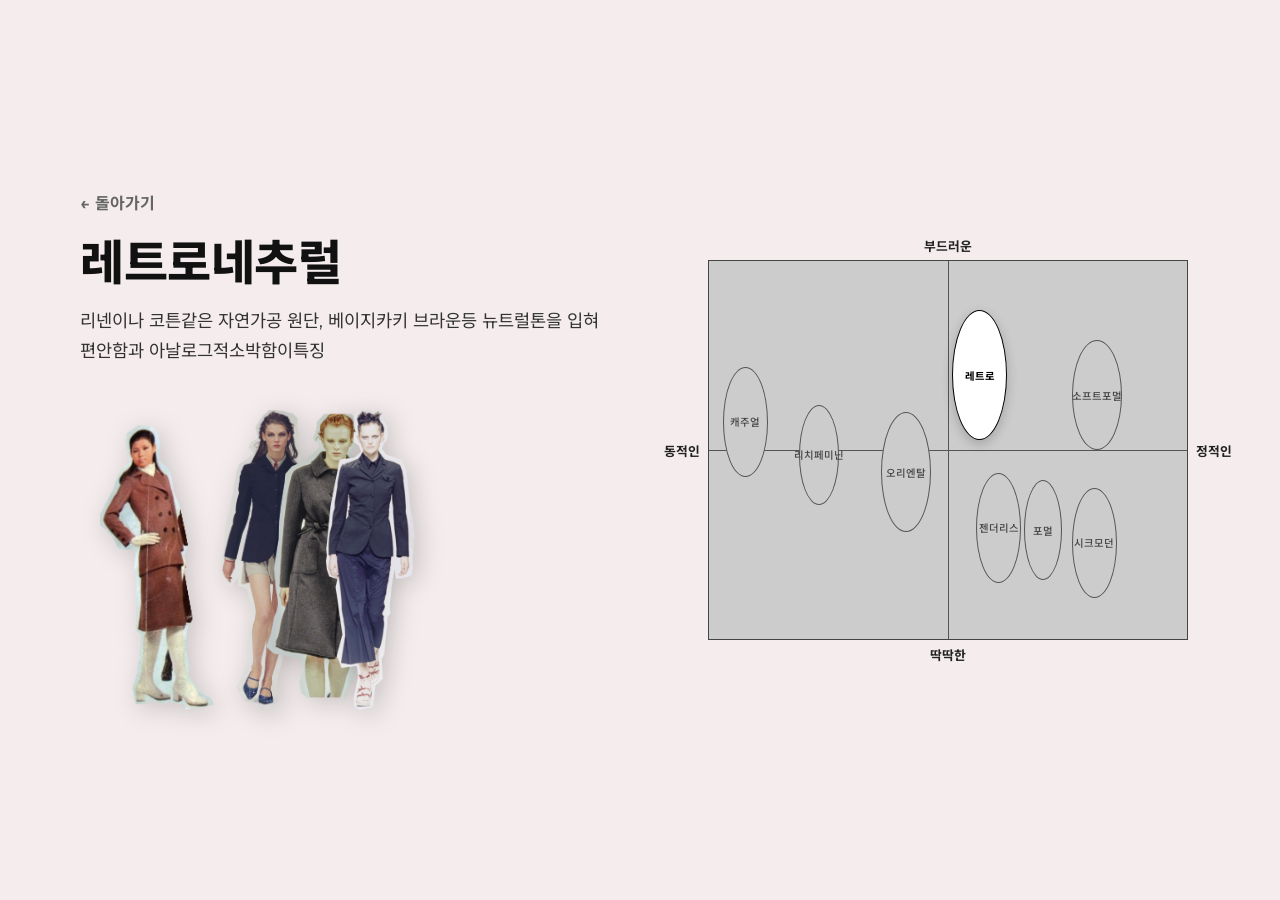
==== retronatural.html @ ae4b58f7 "Add files via upload" ====
<!DOCTYPE html>
<html lang="ko">
<head>
    <title>retronatural - 1997 패션</title>
    <meta charset="UTF-8">
    <link rel="stylesheet" href="style.css">
</head>
<body>
    <div class="detail-container">
        <div class="left-content-zone">
            <div class="text-info-box">
                <a href="keyword.html" class="back-link">← 돌아가기</a>
                <h2>레트로네추럴</h2>
                <p>리넨이나 코튼같은 자연가공 원단, 베이지카키 브라운등 뉴트럴톤을 입혀 편안함과 아날로그적소박함이특징</p>
            </div>
            <div class="lookbook-gallery">
                <img src="0601/retronatural/retronatural1.png" alt="">
                <img src="0601/retronatural/retronatural2.png" alt="">
                <img src="0601/retronatural/retronatural3.png" alt="">
                <img src="0601/retronatural/retronatural4.png" alt="">
            </div>
        </div>
        <div class="right-map-zone">
            <div class="mini-map-board">
                <div class="mini-label ml-top">부드러운</div><div class="mini-label ml-bottom">딱딱한</div>
                <div class="mini-label ml-left">동적인</div><div class="mini-label ml-right">정적인</div>
                <div class="mini-axis-x"></div><div class="mini-axis-y"></div>
                <div class="mini-ellipse m-casual"><span>캐주얼</span></div>
                <div class="mini-ellipse m-richfeminine"><span>리치페미닌</span></div>
                <div class="mini-ellipse m-orientalelegant"><span>오리엔탈</span></div>
                <div class="mini-ellipse m-retronatural active-target"><span>레트로</span></div>
                <div class="mini-ellipse m-genderressmoden"><span>젠더리스</span></div>
                <div class="mini-ellipse m-formal"><span>포멀</span></div>
                <div class="mini-ellipse m-chicmoden"><span>시크모던</span></div>
                <div class="mini-ellipse m-softformal"><span>소프트포멀</span></div>
            </div>
        </div>
    </div>
</body>
</html>
---- style.css ----
@import url('https://fonts.googleapis.com/css2?family=Montserrat:ital,wght@0,100..900;1,100..900&family=Noto+Sans+KR:wght@100..900&display=swap');


* {
    margin: 0;
    padding: 0;
    box-sizing: border-box;
}
body {
    font-family: 'Montserrat', 'Noto Sans KR', sans-serif;
    background-color: #f5eded; /* 기획안 고유의 연한 미색 배경 */
    color: #111;
    width: 100vw;
    height: 100vh;
}
a { text-decoration: none; color: inherit; }



.intro-body {
    display: flex;
    justify-content: center;
    align-items: center;
    height: 100vh;
    background: linear-gradient(135deg, #f5eded 0%, #e5d5d5 100%);
}
.intro-container {
    text-align: center;
}
.intro-container h1 {
    font-size: 2.8rem;
    font-weight: 800; 
    margin-bottom: 20px;
    color: #111;
    letter-spacing: -1px;
}
.intro-container p {
    font-size: 1.2rem;
    color: #555;
    margin-bottom: 40px;
    font-weight: 400;
}
.start-btn {
    display: inline-block;
    padding: 16px 45px;
    background-color: #222;
    color: #fff;
    font-weight: 700;
    border-radius: 30px;
    letter-spacing: 2px;
    transition: all 0.3s ease;
}
.start-btn:hover { 
    background-color: #555; 
    transform: translateY(-2px);
}



.main-map-wrapper {
    position: relative;
    width: 100vw;
    height: 100vh;
    overflow: hidden;
}


.main-map-title {
    position: absolute;
    top: 5%;
    left: 5%;
    font-size: 1.8rem;
    font-weight: 700;
    z-index: 10;
}


.main-axis-line {
    position: absolute;
    background-color: #777;
    z-index: 1;
}
.main-line-x { width: 100%; height: 1px; top: 50%; left: 0; }
.main-line-y { width: 1px; height: 100%; left: 50%; top: 0; }


.main-axis-label {
    position: absolute;
    font-size: 1rem;
    font-weight: 700;
    color: #888888; 
    z-index: 2;
    padding: 10px;
}
.ma-top { top: 2%; left: 50%; transform: translateX(-50%); }
.ma-bottom { bottom: 2%; left: 50%; transform: translateX(-50%); }
.ma-left { left: 2%; top: 50%; transform: translateY(-50%); }
.ma-right { right: 2%; top: 50%; transform: translateY(-50%); }


.main-keyword-zone {
    position: absolute;
    border: 1px solid #444;
    border-radius: 50%;
    display: flex;
    justify-content: center;
    align-items: center;
    background-color: rgba(255, 255, 255, 0.4);
    cursor: pointer;
    z-index: 5;
    transition: all 0.3s ease;
}
.main-keyword-text {
    position: relative;
    font-size: 0.85rem;
    font-weight: 700;
    color: #111;
    text-align: center;
    background-color: rgba(255, 255, 255, 0.9);
    padding: 4px 10px;
    border-radius: 4px;
    border: 1px solid #aaa;
    white-space: nowrap;
    z-index: 20;
    pointer-events: none;
}
.main-keyword-zone:hover { 
    background-color: rgba(255, 255, 255, 0.8);
    box-shadow: 0 4px 15px rgba(0,0,0,0.1);
}


.mk-casual { width: 120px; height: 190px; left: 5%; top: 28%; }
.mk-richfeminine { width: 110px; height: 180px; left: 21%; top: 38%; }
.mk-orientalelegant { width: 130px; height: 200px; left: 38%; top: 40%; }
.mk-retronatural { width: 140px; height: 220px; left: 51%; top: 13%; }
.mk-genderressmoden { width: 120px; height: 180px; left: 56%; top: 56%; }
.mk-formal { width: 105px; height: 170px; left: 65%; top: 58%; }
.mk-chicmoden { width: 120px; height: 190px; left: 74%; top: 60%; }
.mk-softformal { width: 130px; height: 180px; left: 76%; top: 23%; }


.main-hover-img-group {
    position: absolute;
    top: 0; left: 0; width: 100%; height: 100%;
    pointer-events: none;
    display: none;
    z-index: 4;
}
.main-keyword-zone:hover .main-hover-img-group { 
    display: block; 
}
.main-hover-img-group img {
    position: absolute;
    height: auto;
    object-fit: contain;
    background-color: transparent;
    border: none;
    padding: 0;
    filter: drop-shadow(4px 4px 10px rgba(0,0,0,0.25));
    animation: fadeIn 0.3s ease-out forwards;
}


.mk-casual .main-hover-img-group img { width: 130px; }
.mk-richfeminine .main-hover-img-group img,
.mk-orientalelegant .main-hover-img-group img,
.mk-retronatural .main-hover-img-group img,
.mk-genderressmoden .main-hover-img-group img,
.mk-formal .main-hover-img-group img,
.mk-chicmoden .main-hover-img-group img,
.mk-softformal .main-hover-img-group img { width: 100px; }


.main-hover-img-group img.pos-1 { top: -20px; left: -25px; z-index: 5; }
.main-hover-img-group img.pos-2 { top: -10px; right: -25px; z-index: 6; }
.main-hover-img-group img.pos-3 { bottom: -20px; left: -15px; z-index: 7; }
.main-hover-img-group img.pos-4 { bottom: -15px; right: -15px; z-index: 8; }

@keyframes fadeIn { from { opacity: 0; } to { opacity: 1; } }



.detail-container {
    display: flex;
    width: 100vw;
    height: 100vh;
    padding: 60px 80px;
    gap: 60px;
    align-items: center;
    overflow: hidden;
}


.left-content-zone {
    flex: 1.1;
    height: 100%;
    display: flex;
    flex-direction: column;
    justify-content: center;
    gap: 30px;
    min-width: 0;
}
.back-link {
    font-size: 1rem;
    color: #666;
    font-weight: 700;
    display: inline-block;
    margin-bottom: 10px;
}
.back-link:hover { color: #000; }

.text-info-box h2 {
    font-size: 3rem;
    font-weight: 800; 
    margin-bottom: 12px;
    letter-spacing: -0.5px;
}
.text-info-box p {
    font-size: 1.1rem;
    line-height: 1.7;
    color: #333;
    word-break: keep-all;
    font-weight: 400; 
}


.lookbook-gallery {
    display: flex;
    align-items: flex-end;
    position: relative;
    padding-left: 20px;
    margin-top: 15px;
}
.lookbook-gallery img {
    height: 300px; 
    width: auto;
    object-fit: contain;
    margin-left: -55px; 
    filter: drop-shadow(5px 5px 12px rgba(0,0,0,0.18));
    position: relative;
    transition: transform 0.3s ease;
}
.lookbook-gallery img:first-child { margin-left: 0; }
.lookbook-gallery img:hover {
    transform: translateY(-8px) scale(1.02);
    z-index: 99;
}


.right-map-zone {
    flex: 1;
    display: flex;
    justify-content: center;
    align-items: center;
    min-width: 0;
}
.mini-map-board {
    position: relative;
    width: 480px;
    height: 380px;
    background-color: #cccccc; 
    border: 1px solid #444;
    flex-shrink: 0;
}
.mini-axis-x { position: absolute; width: 100%; height: 1px; background-color: #555; top: 50%; left: 0; }
.mini-axis-y { position: absolute; width: 1px; height: 100%; background-color: #555; left: 50%; top: 0; }

.mini-label { position: absolute; font-size: 0.8rem; color: #222; font-weight: 700; }
.ml-top { top: -25px; left: 50%; transform: translateX(-50%); }
.ml-bottom { bottom: -25px; left: 50%; transform: translateX(-50%); }
.ml-left { left: -45px; top: 50%; transform: translateY(-50%); }
.ml-right { right: -45px; top: 50%; transform: translateY(-50%); }

.mini-ellipse {
    position: absolute;
    border: 1px solid #555;
    border-radius: 50%;
    background-color: #cccccc;
    display: flex;
    justify-content: center;
    align-items: center;
}
.mini-ellipse span { font-size: 0.65rem; color: #444; text-align: center; white-space: nowrap; font-weight: 500; }


.mini-ellipse.active-target {
    background-color: #ffffff !important;
    border-color: #000;
    box-shadow: 0px 4px 12px rgba(0,0,0,0.2);
}
.mini-ellipse.active-target span { color: #000; font-weight: 700; }


.m-casual { width: 45px; height: 110px; left: 3%; top: 28%; }
.m-richfeminine { width: 40px; height: 100px; left: 19%; top: 38%; }
.m-orientalelegant { width: 50px; height: 120px; left: 36%; top: 40%; }
.m-retronatural { width: 55px; height: 130px; left: 51%; top: 13%; }
.m-genderressmoden { width: 45px; height: 110px; left: 56%; top: 56%; }
.m-formal { width: 38px; height: 100px; left: 66%; top: 58%; }
.m-chicmoden { width: 45px; height: 110px; left: 76%; top: 60%; }
.m-softformal { width: 50px; height: 110px; left: 76%; top: 21%; }



@media screen and (max-width: 1024px) {
    .detail-container {
        flex-direction: column;
        padding: 40px 20px;
        gap: 40px;
        overflow-y: auto;
    }
    .left-content-zone { width: 100%; height: auto; align-items: center; text-align: center; }
    .lookbook-gallery { justify-content: center; padding-left: 0; }
    .lookbook-gallery img { height: 240px; margin-left: -40px; }
    .right-map-zone { width: 100%; padding: 20px 0; }
}
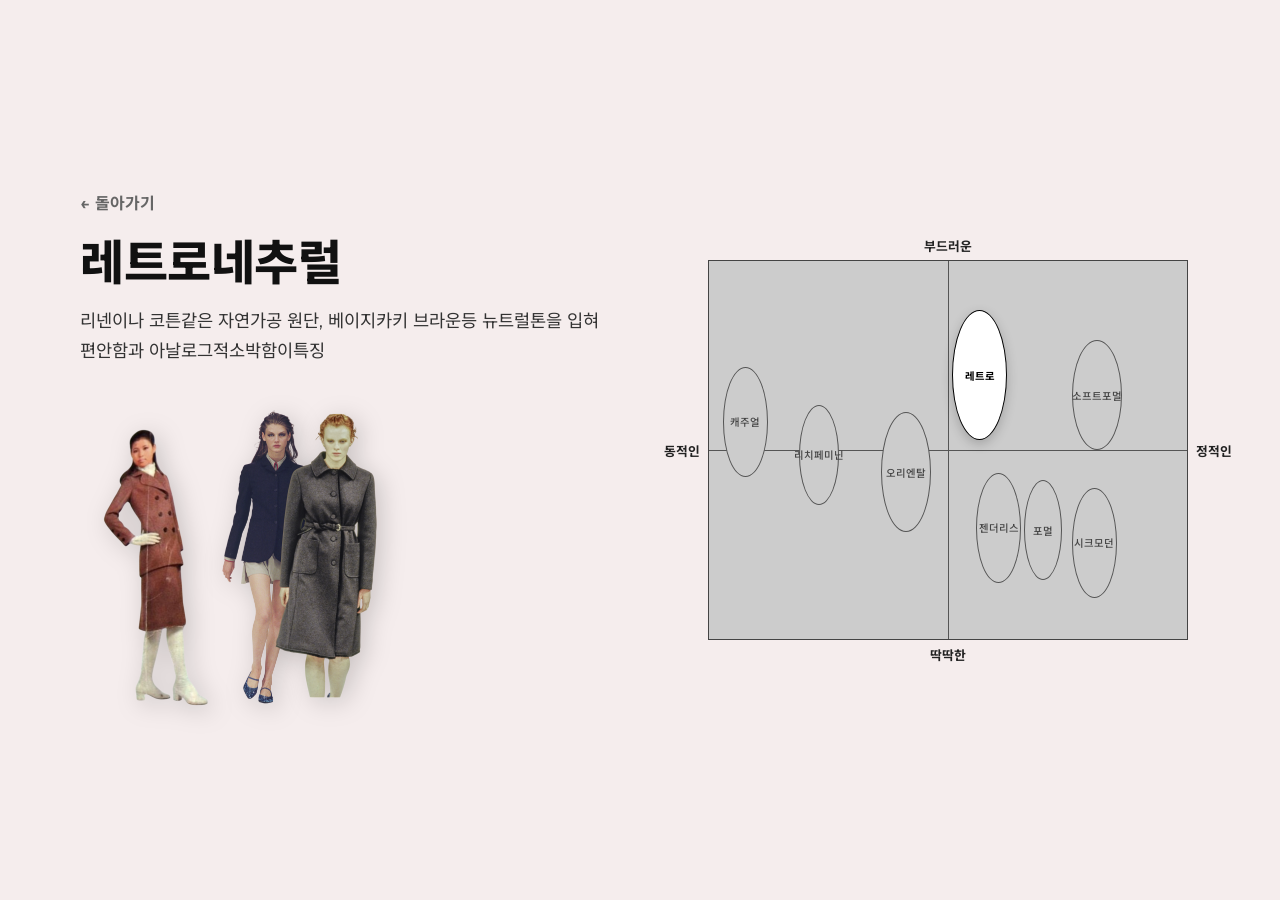
==== commit a7edd6f2: "Update retronatural.html" ====
--- a/retronatural.html
+++ b/retronatural.html
@@ -17,7 +17,7 @@
                 <img src="0601/retronatural/retronatural1.png" alt="">
                 <img src="0601/retronatural/retronatural2.png" alt="">
                 <img src="0601/retronatural/retronatural3.png" alt="">
-                <img src="0601/retronatural/retronatural4.png" alt="">
+                
             </div>
         </div>
         <div class="right-map-zone">
@@ -37,4 +37,4 @@
         </div>
     </div>
 </body>
-</html>+</html>
--- a/style.css
+++ b/style.css
@@ -9,7 +9,7 @@
 }
 body {
     font-family: 'Montserrat', 'Noto Sans KR', sans-serif;
-    background-color: #f5eded; /* 기획안 고유의 연한 미색 배경 */
+    background-color: #f5eded; 
     color: #111;
     width: 100vw;
     height: 100vh;
@@ -315,4 +315,4 @@
     .lookbook-gallery { justify-content: center; padding-left: 0; }
     .lookbook-gallery img { height: 240px; margin-left: -40px; }
     .right-map-zone { width: 100%; padding: 20px 0; }
-}+}
